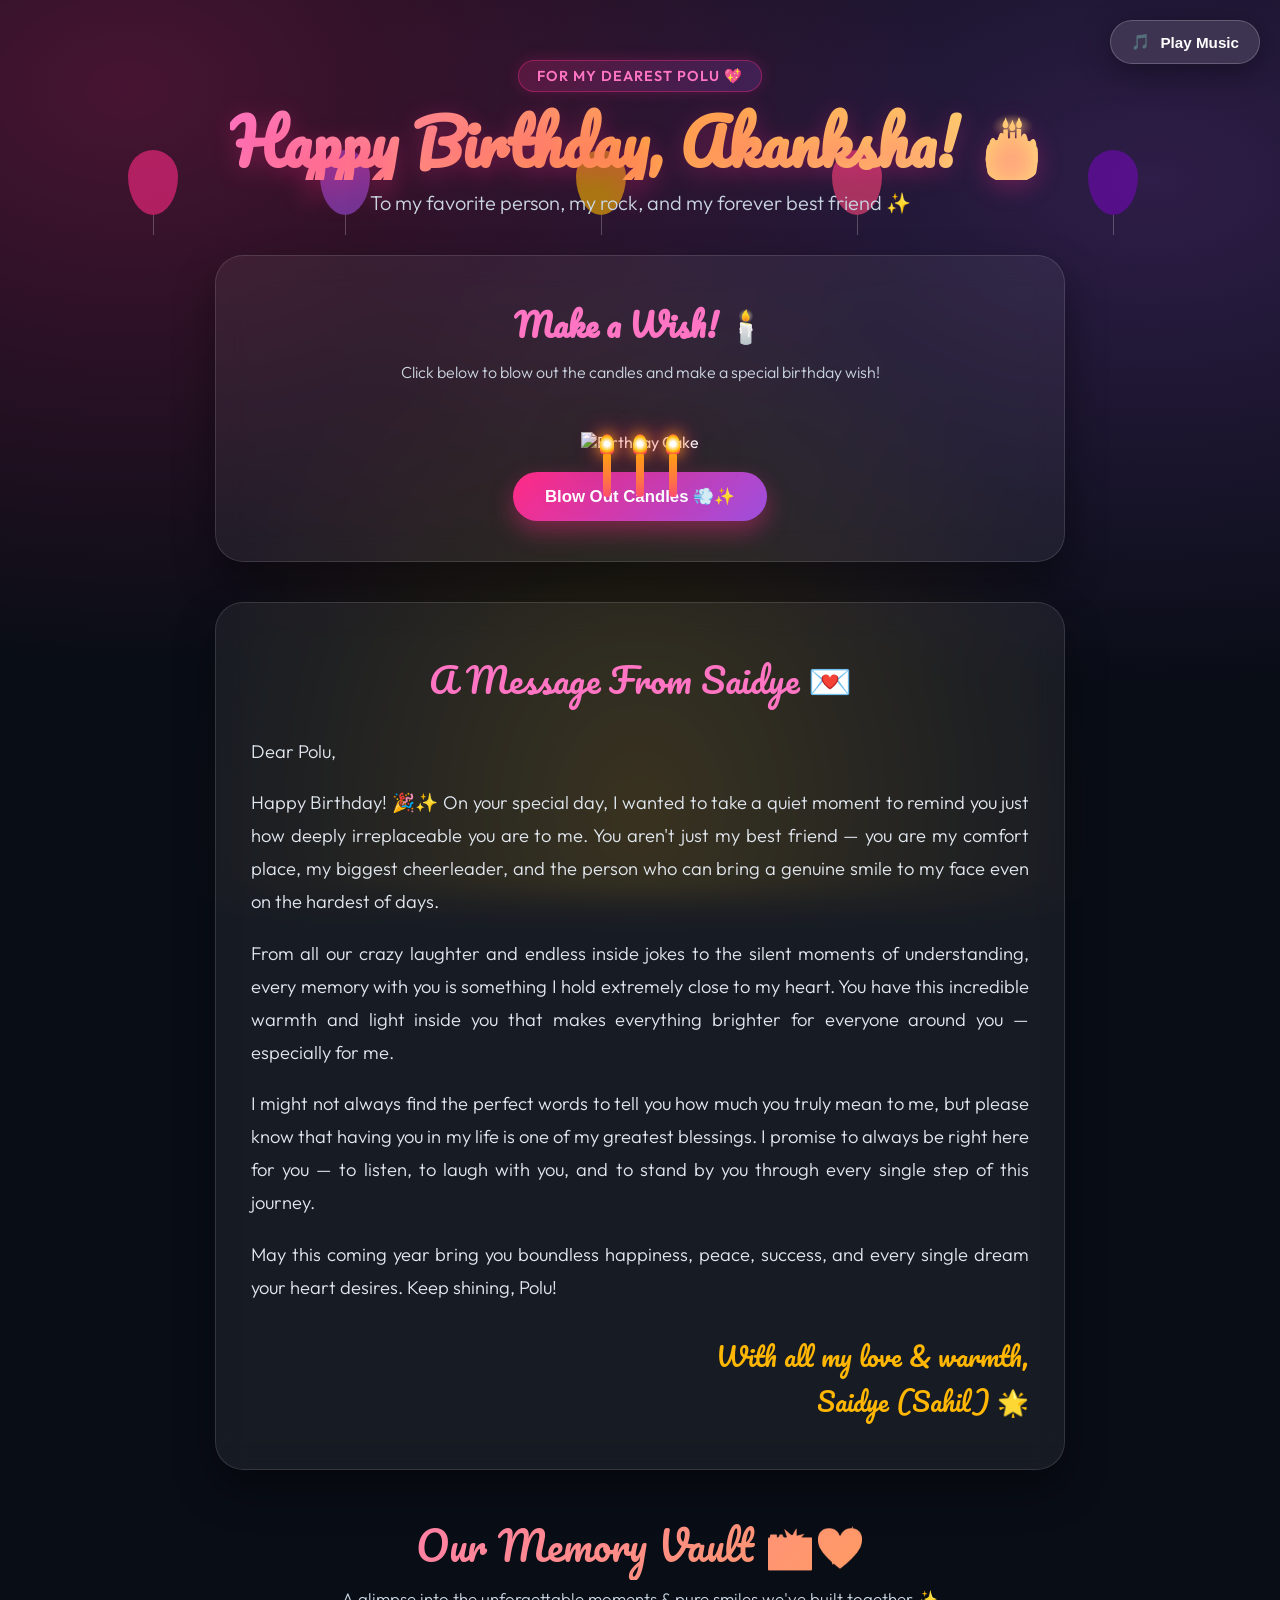
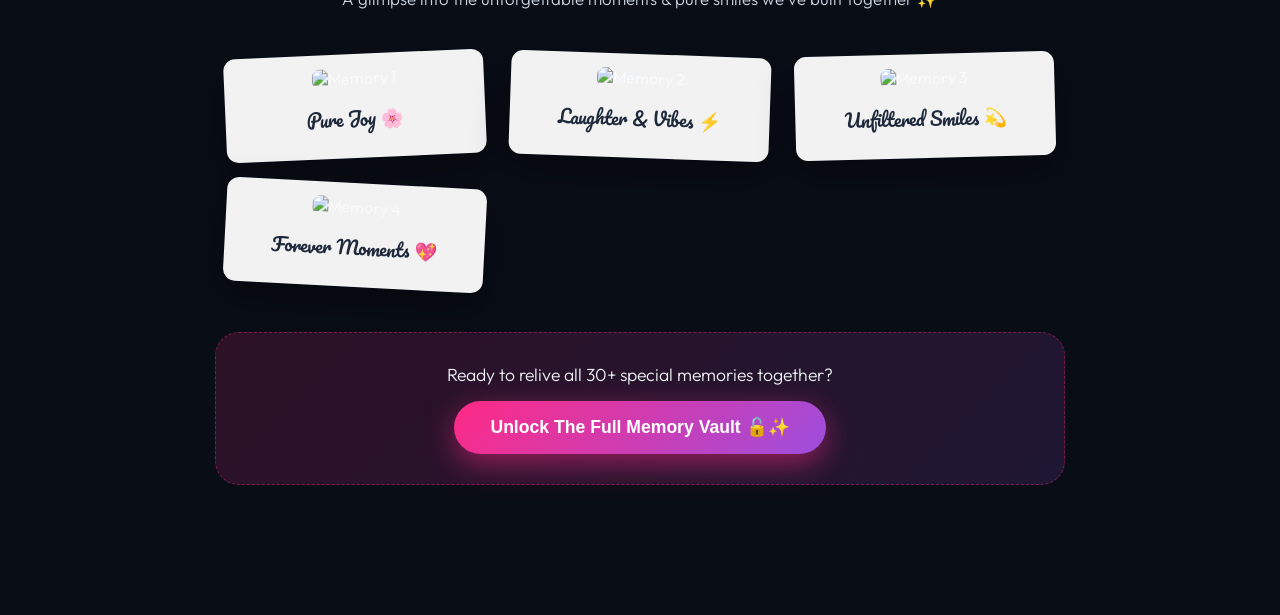
==== birthday.html @ cec56e24 "feat: redesign birthday page with modern dark UI, interactive cake animations, and audio support" ====
<!DOCTYPE html>
<html lang="en">
<head>
    <meta charset="UTF-8">
    <meta name="viewport" content="width=device-width, initial-scale=1.0">
    <title>Happy Birthday Polu! 🎂✨</title>
    <!-- Google Fonts -->
    <link rel="preconnect" href="https://fonts.googleapis.com">
    <link rel="preconnect" href="https://fonts.gstatic.com" crossorigin>
    <link href="https://fonts.googleapis.com/css2?family=Outfit:wght@300;400;600;700&family=Pacifico&family=Playfair+Display:ital,wght@0,600;1,400&display=swap" rel="stylesheet">
    <script src="https://cdn.jsdelivr.net/npm/canvas-confetti@1.4.0/dist/confetti.browser.min.js"></script>
    <style>
        :root {
            --bg-dark: #090d16;
            --accent-pink: #ff2a85;
            --accent-purple: #9d4edd;
            --accent-gold: #ffb703;
            --glass-bg: rgba(255, 255, 255, 0.06);
            --glass-border: rgba(255, 255, 255, 0.12);
            --text-main: #f8fafc;
            --text-sub: #cbd5e1;
        }

        * {
            box-sizing: border-box;
            margin: 0;
            padding: 0;
        }

        body {
            background-color: var(--bg-dark);
            background-image: 
                radial-gradient(at 10% 10%, rgba(255, 42, 133, 0.25) 0px, transparent 50%),
                radial-gradient(at 90% 20%, rgba(157, 78, 221, 0.25) 0px, transparent 50%),
                radial-gradient(at 50% 90%, rgba(255, 183, 3, 0.15) 0px, transparent 50%);
            background-attachment: fixed;
            font-family: 'Outfit', sans-serif;
            color: var(--text-main);
            display: flex;
            flex-direction: column;
            align-items: center;
            padding: 40px 20px 80px 20px;
            min-height: 100vh;
            overflow-x: hidden;
            position: relative;
        }

        /* Floating music control button */
        .music-btn {
            position: fixed;
            top: 20px;
            right: 20px;
            z-index: 100;
            background: rgba(255, 255, 255, 0.12);
            backdrop-filter: blur(12px);
            -webkit-backdrop-filter: blur(12px);
            border: 1px solid rgba(255, 255, 255, 0.2);
            color: #ffffff;
            padding: 12px 20px;
            border-radius: 50px;
            cursor: pointer;
            font-size: 0.95rem;
            font-weight: 600;
            display: flex;
            align-items: center;
            gap: 10px;
            box-shadow: 0 8px 32px 0 rgba(0, 0, 0, 0.37);
            transition: all 0.3s ease;
        }

        .music-btn:hover {
            background: rgba(255, 42, 133, 0.3);
            border-color: var(--accent-pink);
            transform: scale(1.05);
        }

        .container {
            max-width: 850px;
            width: 100%;
            display: flex;
            flex-direction: column;
            align-items: center;
            z-index: 10;
        }

        /* Hero Header */
        .header-section {
            text-align: center;
            margin-top: 20px;
            margin-bottom: 40px;
            animation: fadeInDown 1.2s ease-out;
        }

        .nickname-badge {
            display: inline-block;
            background: linear-gradient(135deg, rgba(255,42,133,0.2), rgba(157,78,221,0.2));
            border: 1px solid rgba(255,42,133,0.4);
            color: #ff75c3;
            padding: 6px 18px;
            border-radius: 30px;
            font-size: 0.9rem;
            font-weight: 600;
            letter-spacing: 1px;
            text-transform: uppercase;
            margin-bottom: 15px;
            box-shadow: 0 0 15px rgba(255,42,133,0.2);
        }

        h1 {
            font-family: 'Pacifico', cursive;
            font-size: 3.8rem;
            background: linear-gradient(135deg, #ff75c3, #ffa647, #ffe57f);
            -webkit-background-clip: text;
            -webkit-text-fill-color: transparent;
            margin-bottom: 10px;
            text-shadow: 0 5px 25px rgba(255,42,133,0.3);
            line-height: 1.2;
        }

        .subtitle {
            font-size: 1.25rem;
            color: var(--text-sub);
            font-weight: 300;
        }

        /* Candle & Cake Card */
        .interactive-card {
            background: var(--glass-bg);
            backdrop-filter: blur(16px);
            -webkit-backdrop-filter: blur(16px);
            border: 1px solid var(--glass-border);
            border-radius: 28px;
            padding: 40px 30px;
            width: 100%;
            text-align: center;
            margin-bottom: 40px;
            box-shadow: 0 20px 40px rgba(0,0,0,0.4);
            animation: fadeInUp 1.2s ease-out;
            position: relative;
        }

        .cake-wrapper {
            position: relative;
            display: inline-block;
            margin: 30px 0 20px 0;
        }

        .cake-img {
            max-width: 250px;
            filter: drop-shadow(0 15px 25px rgba(0,0,0,0.5));
            transition: transform 0.3s ease;
        }

        .cake-wrapper:hover .cake-img {
            transform: scale(1.03);
        }

        .candles-container {
            position: absolute;
            top: 20px;
            left: 50%;
            transform: translateX(-50%);
            display: flex;
            gap: 25px;
            z-index: 5;
        }

        .candle {
            width: 8px;
            height: 45px;
            background: linear-gradient(to bottom, #ffb703, #ff4d6d);
            border-radius: 4px;
            position: relative;
        }

        .candle-flame {
            position: absolute;
            top: -18px;
            left: 50%;
            transform: translateX(-50%);
            width: 14px;
            height: 20px;
            background: radial-gradient(circle, #fff 20%, #ffbe0b 60%, #ff006e 100%);
            border-radius: 50% 50% 20% 20%;
            box-shadow: 0 0 15px #ffbe0b, 0 0 25px #ff006e;
            animation: flameFlicker 0.15s infinite alternate;
        }

        @keyframes flameFlicker {
            0% { transform: translateX(-50%) scale(1) rotate(-2deg); opacity: 1; }
            100% { transform: translateX(-50%) scale(1.15) rotate(2deg); opacity: 0.85; }
        }

        .blown-out .candle-flame {
            display: none;
        }

        .smoke {
            display: none;
            position: absolute;
            top: -25px;
            left: 50%;
            transform: translateX(-50%);
            width: 8px;
            height: 20px;
            background: rgba(200, 200, 200, 0.6);
            border-radius: 50%;
            filter: blur(4px);
        }

        .blown-out .smoke {
            display: block;
            animation: smokeRise 1.5s ease-out forwards;
        }

        @keyframes smokeRise {
            0% { opacity: 0.8; transform: translateX(-50%) translateY(0) scale(1); }
            100% { opacity: 0; transform: translateX(-50%) translateY(-30px) scale(2.5); }
        }

        .btn-action {
            background: linear-gradient(135deg, var(--accent-pink), var(--accent-purple));
            color: #ffffff;
            border: none;
            padding: 14px 32px;
            font-size: 1.05rem;
            font-weight: 600;
            border-radius: 50px;
            cursor: pointer;
            box-shadow: 0 10px 25px rgba(255, 42, 133, 0.4);
            transition: all 0.3s ease;
            display: inline-flex;
            align-items: center;
            gap: 10px;
        }

        .btn-action:hover {
            transform: translateY(-3px) scale(1.03);
            box-shadow: 0 15px 35px rgba(255, 42, 133, 0.6);
        }

        /* Wish reveal box */
        .wish-reveal {
            display: none;
            margin-top: 25px;
            padding: 20px;
            background: rgba(255, 255, 255, 0.05);
            border-radius: 18px;
            border: 1px solid rgba(255, 183, 3, 0.3);
            color: #ffe57f;
            font-size: 1.1rem;
            font-family: 'Playfair Display', serif;
            font-style: italic;
            animation: fadeIn 0.8s ease-in;
        }

        /* Letter Section */
        .letter-card {
            background: var(--glass-bg);
            backdrop-filter: blur(16px);
            -webkit-backdrop-filter: blur(16px);
            border: 1px solid var(--glass-border);
            border-radius: 28px;
            padding: 45px 35px;
            width: 100%;
            margin-bottom: 40px;
            box-shadow: 0 20px 40px rgba(0,0,0,0.4);
            position: relative;
        }

        .letter-title {
            font-family: 'Pacifico', cursive;
            font-size: 2.2rem;
            color: #ff75c3;
            margin-bottom: 25px;
            text-align: center;
        }

        .letter-content {
            font-size: 1.15rem;
            line-height: 1.8;
            color: #e2e8f0;
            font-weight: 300;
            text-align: justify;
        }

        .letter-content p {
            margin-bottom: 18px;
        }

        .signature {
            margin-top: 30px;
            text-align: right;
            font-family: 'Pacifico', cursive;
            font-size: 1.6rem;
            color: var(--accent-gold);
        }

        /* Photo Memories Section - Polaroid Bento Wall */
        .photos-section {
            width: 100%;
            text-align: center;
            margin-bottom: 50px;
        }

        .section-heading {
            font-family: 'Pacifico', cursive;
            font-size: 2.5rem;
            background: linear-gradient(135deg, #ff75c3, #ffa647);
            -webkit-background-clip: text;
            -webkit-text-fill-color: transparent;
            margin-bottom: 8px;
        }

        .section-subheading {
            color: var(--text-sub);
            font-size: 1.05rem;
            font-weight: 300;
            margin-bottom: 35px;
        }

        .bento-memory-grid {
            display: grid;
            grid-template-columns: repeat(auto-fit, minmax(240px, 1fr));
            gap: 25px;
            margin-bottom: 35px;
            padding: 10px;
        }

        .polaroid-card {
            background: rgba(255, 255, 255, 0.95);
            padding: 14px 14px 24px 14px;
            border-radius: 12px;
            box-shadow: 0 15px 35px rgba(0, 0, 0, 0.4);
            transition: all 0.4s cubic-bezier(0.175, 0.885, 0.32, 1.275);
            position: relative;
            transform: rotate(var(--rot, 0deg));
        }

        .polaroid-card:nth-child(1) { --rot: -2.5deg; }
        .polaroid-card:nth-child(2) { --rot: 2deg; }
        .polaroid-card:nth-child(3) { --rot: -1.5deg; }
        .polaroid-card:nth-child(4) { --rot: 3deg; }

        .polaroid-card:hover {
            transform: translateY(-12px) rotate(0deg) scale(1.05);
            z-index: 20;
            box-shadow: 0 25px 45px rgba(255, 42, 133, 0.4);
        }

        .polaroid-card img {
            width: 100%;
            height: 230px;
            object-fit: cover;
            border-radius: 8px;
        }

        .polaroid-caption {
            font-family: 'Pacifico', cursive;
            color: #1e293b;
            font-size: 1.15rem;
            margin-top: 14px;
            text-align: center;
        }

        /* Vault Unlock Box */
        .vault-callout {
            background: linear-gradient(135deg, rgba(255,42,133,0.15), rgba(157,78,221,0.15));
            border: 1px dashed rgba(255, 42, 133, 0.4);
            border-radius: 24px;
            padding: 30px 20px;
            margin-top: 30px;
            display: flex;
            flex-direction: column;
            align-items: center;
            gap: 15px;
        }

        .vault-callout-text {
            font-size: 1.1rem;
            color: #f1f5f9;
            font-weight: 300;
        }

        .btn-vault {
            background: linear-gradient(135deg, #ff2a85, #9d4edd, #ffb703);
            background-size: 200% 200%;
            animation: gradientShift 4s ease infinite;
            color: #ffffff;
            border: none;
            padding: 16px 36px;
            font-size: 1.1rem;
            font-weight: 700;
            border-radius: 50px;
            cursor: pointer;
            box-shadow: 0 10px 30px rgba(255, 42, 133, 0.5);
            transition: all 0.3s ease;
            display: inline-flex;
            align-items: center;
            gap: 12px;
            text-decoration: none;
        }

        @keyframes gradientShift {
            0% { background-position: 0% 50%; }
            50% { background-position: 100% 50%; }
            100% { background-position: 0% 50%; }
        }

        .btn-vault:hover {
            transform: translateY(-4px) scale(1.05);
            box-shadow: 0 18px 40px rgba(255, 42, 133, 0.7);
        }

        /* Floating Balloons background effect */
        .balloon-container {
            position: fixed;
            bottom: -150px;
            left: 0;
            width: 100vw;
            height: 100vh;
            pointer-events: none;
            overflow: hidden;
            z-index: 1;
        }

        .floating-balloon {
            position: absolute;
            width: 50px;
            height: 65px;
            border-radius: 50% 50% 50% 50% / 40% 40% 60% 60%;
            opacity: 0.6;
            animation: floatUp 14s linear infinite;
        }

        .floating-balloon::after {
            content: '';
            position: absolute;
            bottom: -20px;
            left: 50%;
            width: 1px;
            height: 20px;
            background: rgba(255,255,255,0.4);
        }

        @keyframes floatUp {
            0% { transform: translateY(100vh) rotate(0deg); opacity: 0.6; }
            100% { transform: translateY(-120vh) rotate(20deg); opacity: 0; }
        }

        /* Keyframes */
        @keyframes fadeInDown {
            from { opacity: 0; transform: translateY(-30px); }
            to { opacity: 1; transform: translateY(0); }
        }

        @keyframes fadeInUp {
            from { opacity: 0; transform: translateY(30px); }
            to { opacity: 1; transform: translateY(0); }
        }

        @keyframes fadeIn {
            from { opacity: 0; }
            to { opacity: 1; }
        }

        /* Responsive Adjustments */
        @media (max-width: 768px) {
            h1 { font-size: clamp(2.2rem, 7vw, 3.2rem); }
            .music-btn {
                top: 12px;
                right: 12px;
                padding: 8px 16px;
                font-size: 0.85rem;
            }
            .interactive-card {
                padding: 30px 18px;
            }
            .bento-grid {
                grid-template-columns: repeat(auto-fit, minmax(220px, 1fr));
                gap: 20px;
            }
            .letter-card {
                padding: 30px 20px;
            }
            .letter-content {
                font-size: 1.05rem;
            }
            .vault-callout {
                padding: 30px 20px;
            }
            .btn-vault {
                padding: 14px 24px;
                font-size: 0.95rem;
                white-space: normal;
                text-align: center;
            }
        }

        @media (max-width: 480px) {
            body { padding: 30px 12px 60px 12px; }
            .bento-grid {
                grid-template-columns: 1fr;
                max-width: 320px;
            }
            .polaroid {
                transform: rotate(0deg) !important;
            }
            .polaroid:hover {
                transform: scale(1.03) !important;
            }
        }
    </style>
</head>

<body>

    <!-- Floating Background Balloons -->
    <div class="balloon-container">
        <div class="floating-balloon" style="left: 10%; background: #ff2a85; animation-delay: 0s;"></div>
        <div class="floating-balloon" style="left: 25%; background: #9d4edd; animation-delay: 3s;"></div>
        <div class="floating-balloon" style="left: 45%; background: #ffb703; animation-delay: 1.5s;"></div>
        <div class="floating-balloon" style="left: 65%; background: #ff477e; animation-delay: 5s;"></div>
        <div class="floating-balloon" style="left: 85%; background: #7209b7; animation-delay: 2s;"></div>
    </div>

    <!-- Music Control Button -->
    <button class="music-btn" id="musicToggleBtn" onclick="toggleAudio()">
        <span id="musicIcon">🎵</span> <span id="musicText">Play Music</span>
    </button>

    <div class="container">

        <!-- Header -->
        <div class="header-section">
            <span class="nickname-badge">For My Dearest Polu 💖</span>
            <h1>Happy Birthday, Akanksha! 🎂</h1>
            <p class="subtitle">To my favorite person, my rock, and my forever best friend ✨</p>
        </div>

        <!-- Interactive Cake & Blow Candle Card -->
        <div class="interactive-card">
            <h2 style="font-family:'Pacifico', cursive; color:#ff75c3; font-size:2rem; margin-bottom:10px;">Make a Wish! 🕯️</h2>
            <p style="color:#cbd5e1; font-weight:300; margin-bottom:20px;">Click below to blow out the candles and make a special birthday wish!</p>
            
            <div class="cake-wrapper" id="cakeWrapper">
                <div class="candles-container">
                    <div class="candle">
                        <div class="candle-flame"></div>
                        <div class="smoke"></div>
                    </div>
                    <div class="candle">
                        <div class="candle-flame"></div>
                        <div class="smoke"></div>
                    </div>
                    <div class="candle">
                        <div class="candle-flame"></div>
                        <div class="smoke"></div>
                    </div>
                </div>
                <img src="images/birthday_cake.png" alt="Birthday Cake" class="cake-img">
            </div>

            <div>
                <button class="btn-action" id="blowBtn" onclick="blowOutCandles()">
                    Blow Out Candles 💨✨
                </button>
            </div>

            <div class="wish-reveal" id="wishReveal">
                🌟 "May all your secret wishes come true today and always! You deserve the world, Polu!" 🌟
            </div>
        </div>

        <!-- Heartfelt Letter Card -->
        <div class="letter-card">
            <div class="letter-title">A Message From Saidye 💌</div>
            <div class="letter-content">
                <p>Dear Polu,</p>
                
                <p>Happy Birthday! 🎉✨ On your special day, I wanted to take a quiet moment to remind you just how deeply irreplaceable you are to me. You aren't just my best friend — you are my comfort place, my biggest cheerleader, and the person who can bring a genuine smile to my face even on the hardest of days.</p>
                
                <p>From all our crazy laughter and endless inside jokes to the silent moments of understanding, every memory with you is something I hold extremely close to my heart. You have this incredible warmth and light inside you that makes everything brighter for everyone around you — especially for me.</p>
                
                <p>I might not always find the perfect words to tell you how much you truly mean to me, but please know that having you in my life is one of my greatest blessings. I promise to always be right here for you — to listen, to laugh with you, and to stand by you through every single step of this journey.</p>
                
                <p>May this coming year bring you boundless happiness, peace, success, and every single dream your heart desires. Keep shining, Polu!</p>
            </div>
            <div class="signature">With all my love & warmth,<br>Saidye (Sahil) 🌟</div>
        </div>

        <!-- Photo Memories Section -->
        <div class="photos-section">
            <div class="section-heading">Our Memory Vault 📸💖</div>
            <p class="section-subheading">A glimpse into the unforgettable moments & pure smiles we've built together ✨</p>
            
            <div class="bento-memory-grid">
                <div class="polaroid-card">
                    <img src="images/ak/im1.jpg" alt="Memory 1">
                    <div class="polaroid-caption">Pure Joy 🌸</div>
                </div>
                <div class="polaroid-card">
                    <img src="images/ak/im2.jpg" alt="Memory 2">
                    <div class="polaroid-caption">Laughter & Vibes ⚡</div>
                </div>
                <div class="polaroid-card">
                    <img src="images/ak/im18.jpg" alt="Memory 3">
                    <div class="polaroid-caption">Unfiltered Smiles 💫</div>
                </div>
                <div class="polaroid-card">
                    <img src="images/ak/im6.jpg" alt="Memory 4">
                    <div class="polaroid-caption">Forever Moments 💖</div>
                </div>
            </div>

            <div class="vault-callout">
                <div class="vault-callout-text">Ready to relive all 30+ special memories together?</div>
                <button class="btn-vault" onclick="location.href='slidshow1.html'">
                    Unlock The Full Memory Vault 🔓✨
                </button>
            </div>
        </div>

    </div>

    <!-- Audio Element -->
    <audio id="birthday-audio" loop>
        <source src="audio/birthday.mp3" type="audio/mpeg">
        Your browser does not support the audio element.
    </audio>

    <script>
        const audio = document.getElementById('birthday-audio');
        const musicBtn = document.getElementById('musicToggleBtn');
        const musicIcon = document.getElementById('musicIcon');
        const musicText = document.getElementById('musicText');

        function toggleAudio() {
            if (audio.paused) {
                audio.play().then(() => {
                    musicIcon.innerText = "🔊";
                    musicText.innerText = "Pause Music";
                }).catch(err => {
                    console.log("Audio play blocked", err);
                });
            } else {
                audio.pause();
                musicIcon.innerText = "🎵";
                musicText.innerText = "Play Music";
            }
        }

        // Try playing on first user click anywhere on page
        document.body.addEventListener('click', function autoPlayOnce() {
            if (audio.paused) {
                audio.play().then(() => {
                    musicIcon.innerText = "🔊";
                    musicText.innerText = "Pause Music";
                }).catch(() => {});
            }
            document.body.removeEventListener('click', autoPlayOnce);
        });

        // Blow out candles function
        let blown = false;
        function blowOutCandles() {
            if (blown) return;
            blown = true;

            const cakeWrapper = document.getElementById('cakeWrapper');
            cakeWrapper.classList.add('blown-out');

            document.getElementById('blowBtn').innerText = "Candles Blown Out! 🥳";
            document.getElementById('blowBtn').style.opacity = "0.7";
            document.getElementById('wishReveal').style.display = "block";

            // Launch Confetti Burst
            var duration = 3 * 1000;
            var animationEnd = Date.now() + duration;
            var defaults = { startVelocity: 30, spread: 360, ticks: 60, zIndex: 1000 };

            function randomInRange(min, max) {
                return Math.random() * (max - min) + min;
            }

            var interval = setInterval(function() {
                var timeLeft = animationEnd - Date.now();

                if (timeLeft <= 0) {
                    return clearInterval(interval);
                }

                var particleCount = 50 * (timeLeft / duration);
                confetti(Object.assign({}, defaults, { 
                    particleCount, 
                    origin: { x: randomInRange(0.1, 0.9), y: Math.random() - 0.2 } 
                }));
            }, 250);
        }
    </script>

</body>
</html>
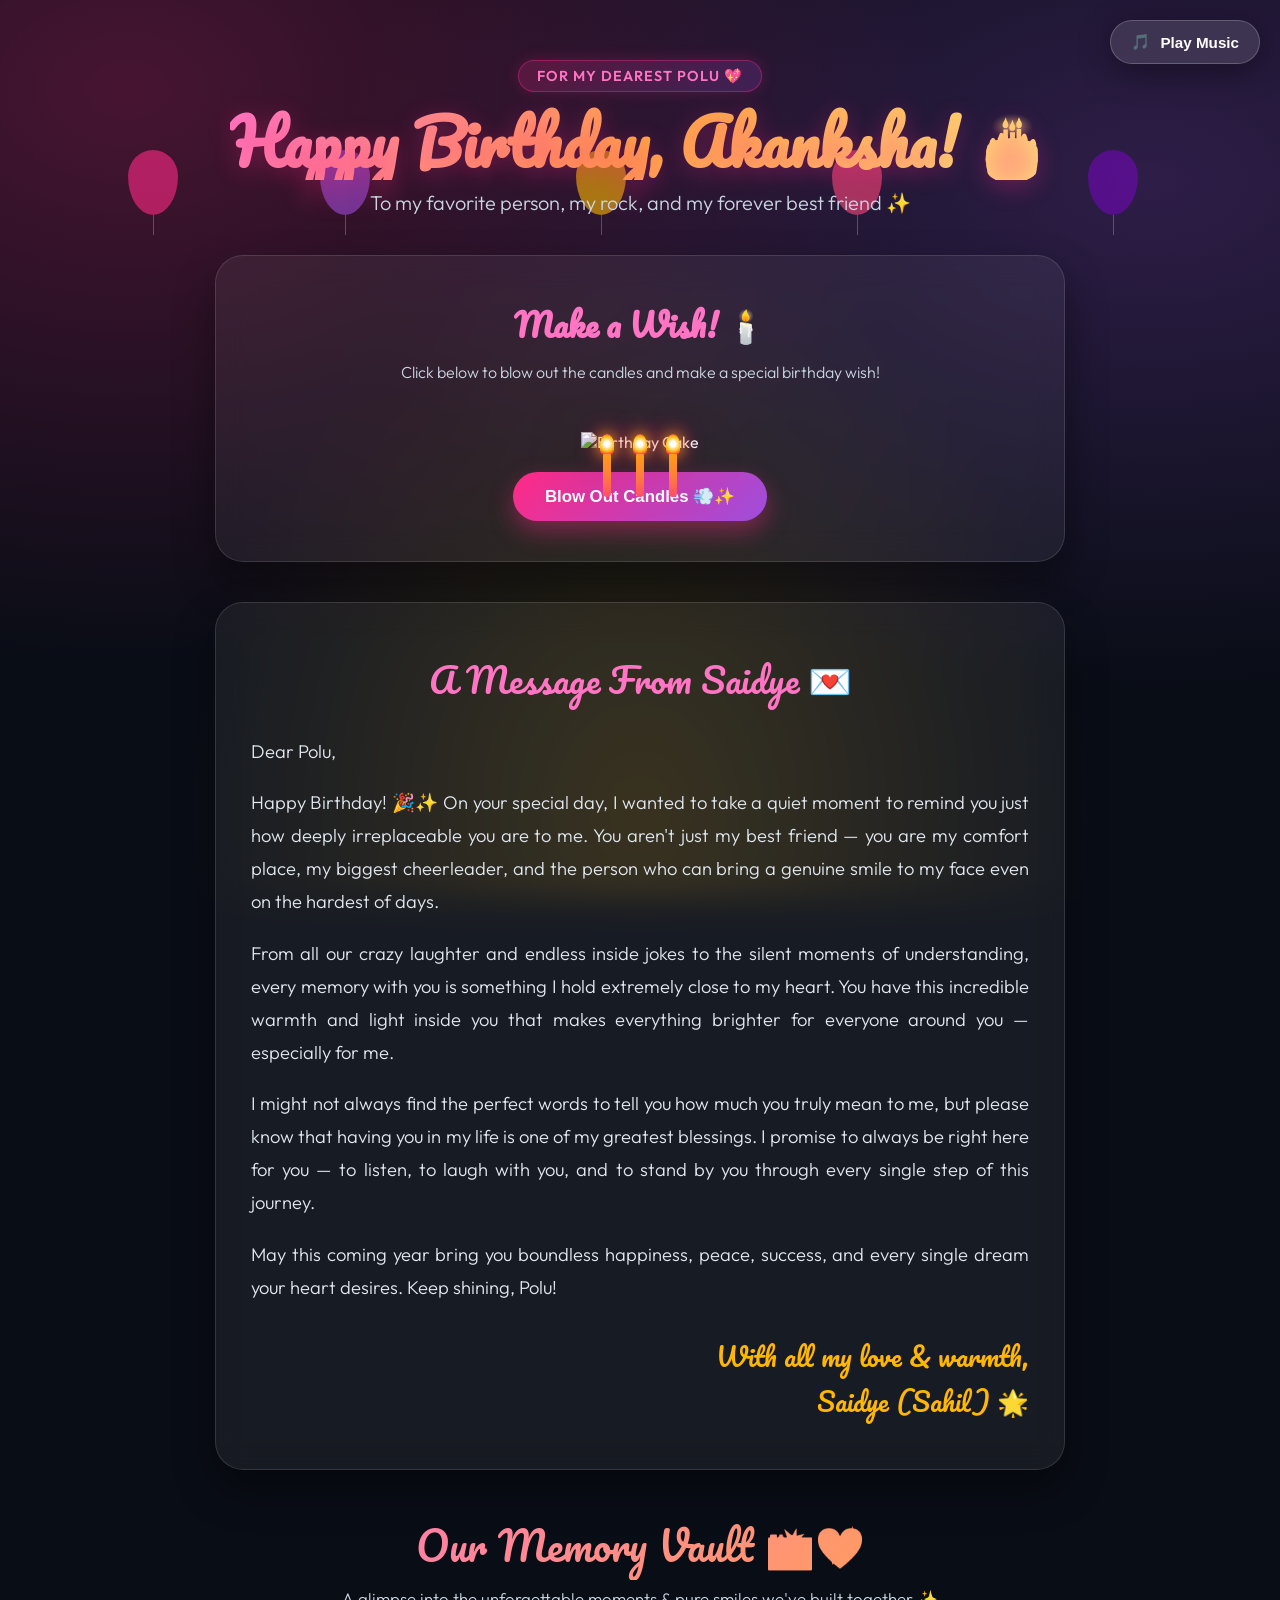
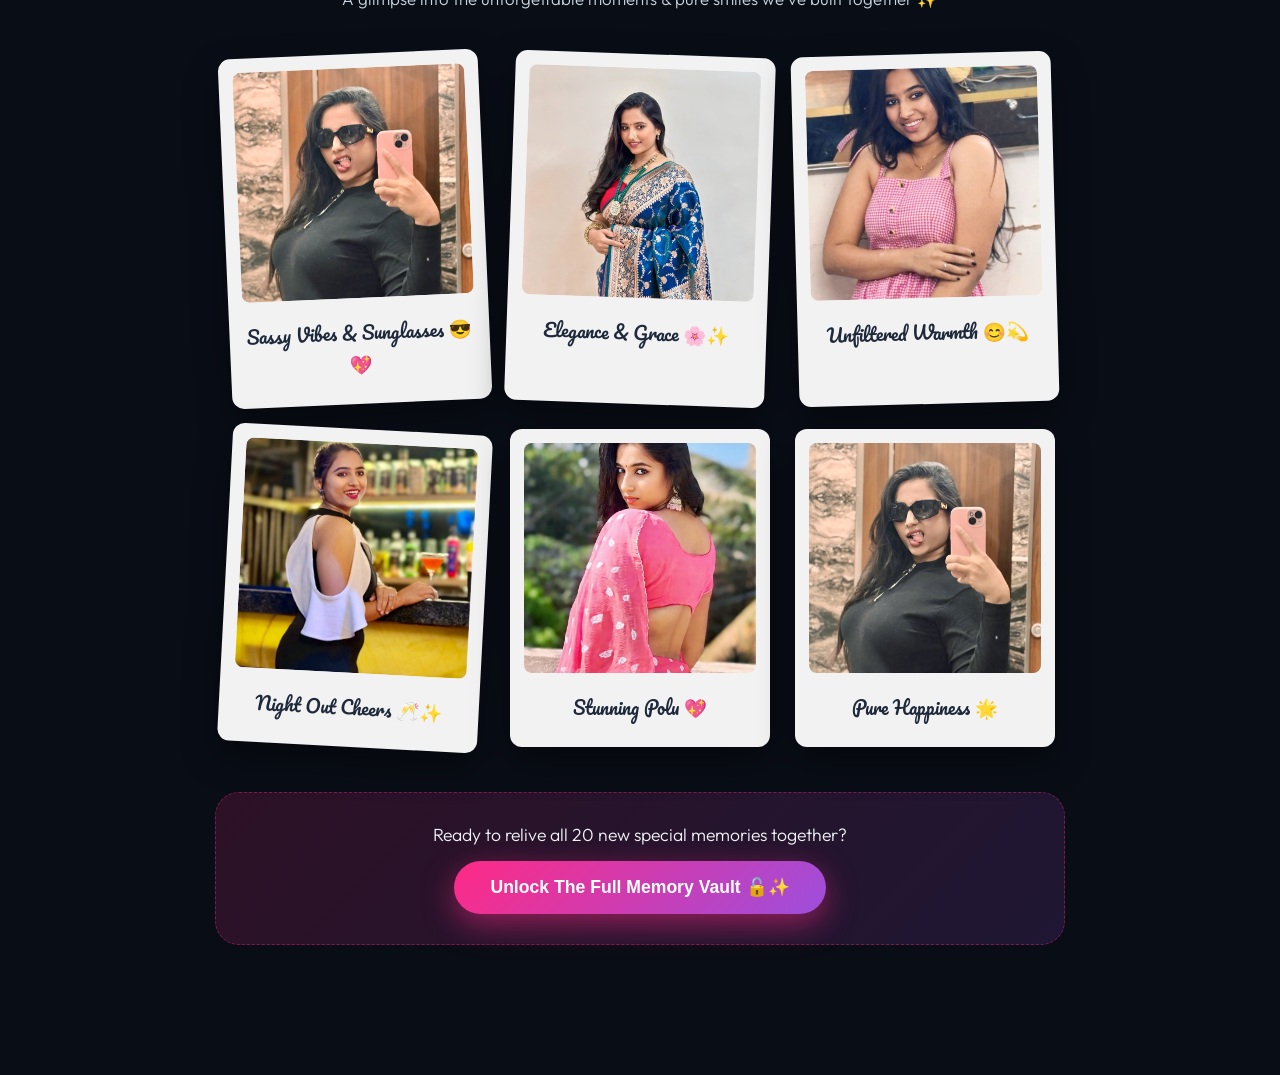
==== commit cf21fd04: "feat: add new image assets and update slideshow fallback and bento grid layout" ====
--- a/birthday.html
+++ b/birthday.html
@@ -596,29 +596,38 @@
             
             <div class="bento-memory-grid">
                 <div class="polaroid-card">
-                    <img src="images/ak/im1.jpg" alt="Memory 1">
-                    <div class="polaroid-caption">Pure Joy 🌸</div>
+                    <img src="images/polu/photo_1.jpg" alt="Polu Selfie">
+                    <div class="polaroid-caption">Sassy Vibes & Sunglasses 😎💖</div>
                 </div>
                 <div class="polaroid-card">
-                    <img src="images/ak/im2.jpg" alt="Memory 2">
-                    <div class="polaroid-caption">Laughter & Vibes ⚡</div>
+                    <img src="images/polu/photo_2.jpg" alt="Polu Saree">
+                    <div class="polaroid-caption">Elegance & Grace 🌸✨</div>
                 </div>
                 <div class="polaroid-card">
-                    <img src="images/ak/im18.jpg" alt="Memory 3">
-                    <div class="polaroid-caption">Unfiltered Smiles 💫</div>
+                    <img src="images/polu/photo_3.jpg" alt="Polu Smile">
+                    <div class="polaroid-caption">Unfiltered Warmth 😊💫</div>
                 </div>
                 <div class="polaroid-card">
-                    <img src="images/ak/im6.jpg" alt="Memory 4">
-                    <div class="polaroid-caption">Forever Moments 💖</div>
+                    <img src="images/polu/photo_4.jpg" alt="Polu Lounge">
+                    <div class="polaroid-caption">Night Out Cheers 🥂✨</div>
+                </div>
+                <div class="polaroid-card">
+                    <img src="images/polu/photo_5.jpg" alt="Polu Pink Saree">
+                    <div class="polaroid-caption">Stunning Polu 💖</div>
+                </div>
+                <div class="polaroid-card">
+                    <img src="images/polu/photo_6.jpg" alt="Polu Memory">
+                    <div class="polaroid-caption">Pure Happiness 🌟</div>
                 </div>
             </div>
 
             <div class="vault-callout">
-                <div class="vault-callout-text">Ready to relive all 30+ special memories together?</div>
+                <div class="vault-callout-text">Ready to relive all 20 new special memories together?</div>
                 <button class="btn-vault" onclick="location.href='slidshow1.html'">
                     Unlock The Full Memory Vault 🔓✨
                 </button>
             </div>
+
         </div>
 
     </div>
